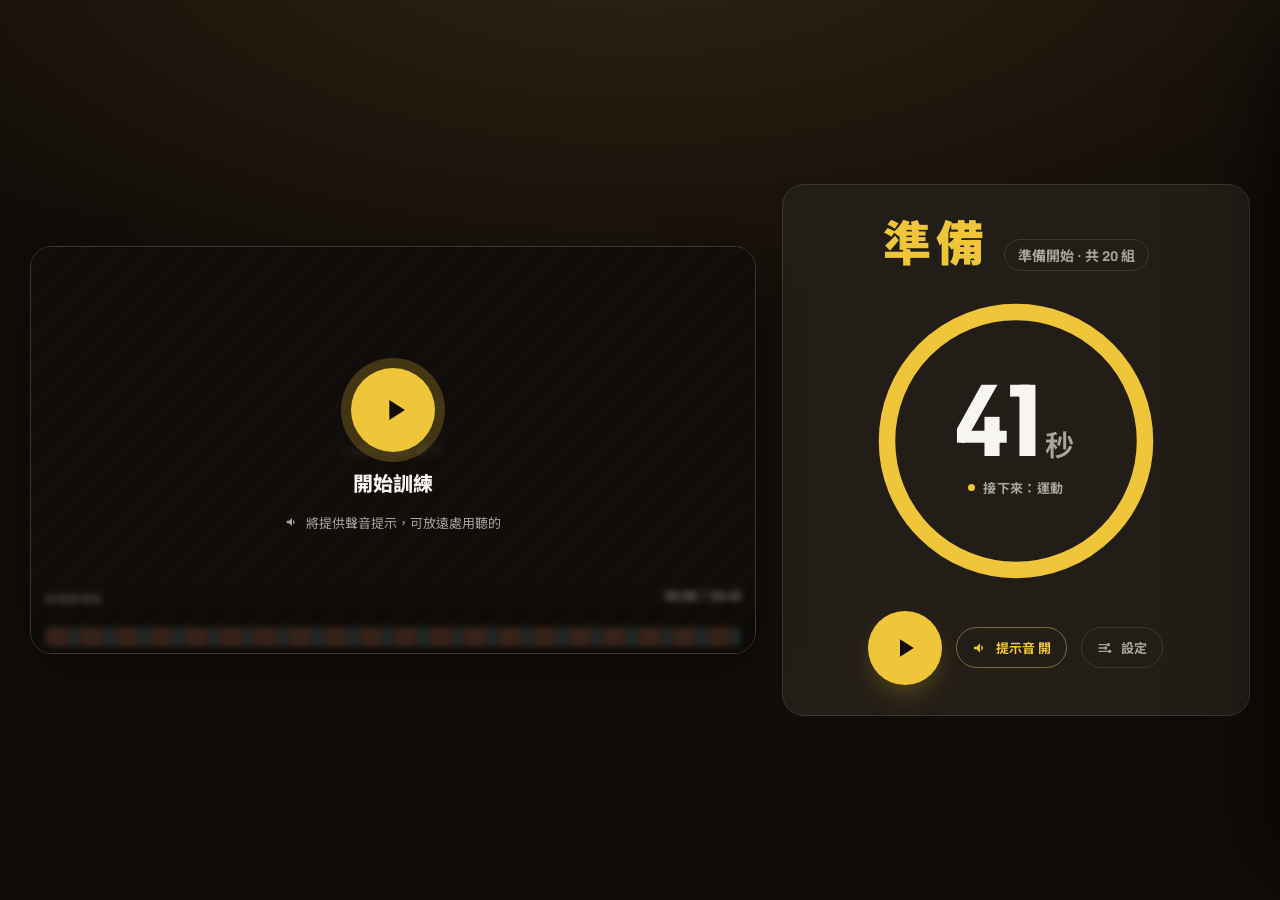
==== frontend/index.html @ a324e367 "feat: redesign UI to 運動節奏計時器 (responsive focus/dashboard) 依 Claude Design handoff bundle 重新設計畫面：  - " ====
<!DOCTYPE html>
<html lang="zh-Hant">
<head>
<meta charset="UTF-8">
<meta name="viewport" content="width=device-width, initial-scale=1.0, viewport-fit=cover">
<title>運動節奏計時器</title>
<link rel="preconnect" href="https://fonts.googleapis.com">
<link rel="preconnect" href="https://fonts.gstatic.com" crossorigin>
<link href="https://fonts.googleapis.com/css2?family=Archivo:wght@500;600;700;800;900&family=Noto+Sans+TC:wght@500;700;900&family=Teko:wght@500;600;700&display=swap" rel="stylesheet">
<link rel="stylesheet" href="style.css?v=2">
</head>
<body>
<div class="app" id="app" data-phase="ready" data-playing="false">

  <main class="stage">
    <div class="video">
      <div id="player"></div>
      <div class="poster"><div class="ptxt">YOUTUBE 影片</div></div>
      <button class="start-overlay" id="startBtn" aria-label="開始">
        <span class="big"><svg viewBox="0 0 24 24"><path d="M8 5v14l11-7z"/></svg></span>
        <span class="lbl">開始訓練</span>
        <span class="sub"><svg width="14" height="14" viewBox="0 0 24 24" fill="currentColor"><path d="M3 10v4h4l5 5V5L7 10H3zm13.5 2a4.5 4.5 0 0 0-2.5-4v8a4.5 4.5 0 0 0 2.5-4z"/></svg>將提供聲音提示，可放遠處用聽的</span>
      </button>
      <div class="progress-wrap">
        <div class="progress-head">
          <span class="lab">訓練總進度</span>
          <span class="time" id="elapsed">00:00 / 00:00</span>
        </div>
        <div class="progress-track" id="progressTrack">
          <div class="progress" id="progress" role="slider" aria-label="訓練進度"></div>
          <div class="progress-thumb" id="progressThumb"></div>
        </div>
      </div>
    </div>

    <section class="timer">
      <div class="phase-row">
        <span class="phase-label" id="phaseLabel">準備</span>
        <span class="rep" id="rep">準備開始</span>
      </div>

      <div class="ring-wrap">
        <svg class="ring" viewBox="0 0 200 200" aria-hidden="true">
          <circle class="track" cx="100" cy="100" r="86"></circle>
          <circle class="prog"  cx="100" cy="100" r="86" id="ringProg"></circle>
        </svg>
        <div class="count-box">
          <div class="count"><span id="count">--</span><span class="unit">秒</span></div>
          <div class="next" id="next"><span class="dot"></span>接下來：運動</div>
        </div>
      </div>

      <div class="controls">
        <button class="play" id="playBtn" aria-label="播放或暫停">
          <svg class="play-i" viewBox="0 0 24 24"><path d="M8 5v14l11-7z"/></svg>
          <svg class="pause-i" viewBox="0 0 24 24"><path d="M6 5h4v14H6zM14 5h4v14h-4z"/></svg>
        </button>
        <button class="chip" id="beepBtn" data-on="true" aria-label="切換提示音">
          <svg viewBox="0 0 24 24"><path d="M3 10v4h4l5 5V5L7 10H3zm13.5 2a4.5 4.5 0 0 0-2.5-4v8a4.5 4.5 0 0 0 2.5-4z"/></svg>
          <span class="on-txt">提示音 開</span><span class="off-txt">提示音 關</span>
        </button>
        <button class="gear" id="settingsBtn" aria-label="設定">
          <svg viewBox="0 0 24 24"><path d="M3 7h11M3 12h7M3 17h13" stroke="currentColor" stroke-width="2" fill="none" stroke-linecap="round"></path><circle cx="17" cy="7" r="2.5"></circle><circle cx="13" cy="12" r="2.5"></circle><circle cx="19" cy="17" r="2.5"></circle></svg>
          <span class="gtxt">設定</span>
        </button>
      </div>
    </section>
  </main>

  <div class="drawer-backdrop" id="drawerBg" hidden></div>
  <aside class="drawer" id="drawer" aria-hidden="true" aria-label="設定">
    <div class="drawer-head">
      <h2>設定</h2>
      <button class="x" id="drawerClose" aria-label="關閉">✕</button>
    </div>
    <div class="drawer-body">
      <section class="dsec">
        <h3>影片來源</h3>
        <div class="field">
          <input id="urlInput" type="text" placeholder="貼上 YouTube 連結或影片 ID">
          <button id="loadBtn">載入</button>
        </div>
        <p class="hint">目前影片 ID：<span id="curVid"></span></p>
      </section>

      <section class="dsec">
        <h3>提示音量<span class="vlevel" id="vlevel">6 / 10</span></h3>
        <div class="field vol">
          <button class="iconbtn" id="volDown" aria-label="降低音量">－</button>
          <input id="volRange" type="range" min="0" max="10" step="1" value="6">
          <button class="iconbtn" id="volUp" aria-label="提高音量">＋</button>
        </div>
        <p class="hint">最後 3 秒倒數嗶聲與動作切換提示音的音量</p>
      </section>

      <section class="dsec">
        <div class="dsec-head">
          <h3>時間點<span class="cnt" id="tCount">0</span></h3>
          <button id="addNow" class="addbtn">＋ 加入目前時間</button>
        </div>
        <div class="tlist" id="tlist"></div>
        <p class="hint">奇數點開始「運動」、偶數點開始「休息」。播放到想標記處按「加入目前時間」即可。</p>
      </section>

      <section class="dsec">
        <h3>歷史紀錄<span class="cnt" id="hCount">0</span></h3>
        <div class="hlist" id="hlist"></div>
        <p class="hint">點選即可載入該影片與其時間點。</p>
      </section>

      <section class="dsec">
        <button id="copyLink" class="copybtn">複製分享連結</button>
        <button id="resetBtn" class="copybtn ghost">還原為預設影片與時間點</button>
      </section>
    </div>
  </aside>
</div>

<script src="https://www.youtube.com/iframe_api"></script>
<script src="storage.js?v=2"></script>
<script src="app.js?v=3"></script>
</body>
</html>
---- frontend/style.css ----
:root{
  --bg:        oklch(0.16 0.012 60);
  --bg-2:      oklch(0.205 0.014 62);
  --surface:   oklch(0.235 0.015 64);
  --surface-2: oklch(0.285 0.016 66);
  --line:      oklch(0.34 0.018 66);
  --text:      oklch(0.97 0.006 80);
  --muted:     oklch(0.72 0.012 72);
  --faint:     oklch(0.55 0.012 72);

  --c-work:    oklch(0.70 0.185 42);
  --c-rest:    oklch(0.74 0.115 205);
  --c-ready:   oklch(0.84 0.155 92);
  --c-done:    oklch(0.76 0.16 152);

  --phase: var(--c-ready);
  --phase-soft: color-mix(in oklab, var(--phase) 16%, var(--bg));

  --r-lg: 22px;
  --r-md: 14px;
  --r-sm: 10px;

  --ff-display: "Teko", "Noto Sans TC", sans-serif;
  --ff-tc: "Noto Sans TC", "Archivo", sans-serif;
  --ff-ui: "Archivo", "Noto Sans TC", sans-serif;
}

*{ box-sizing:border-box; margin:0; padding:0; }
html,body{ height:100%; }
body{
  background:var(--bg);
  color:var(--text);
  font-family:var(--ff-ui);
  -webkit-font-smoothing:antialiased;
  overflow:hidden;
}

.app{
  height:100dvh;
  display:flex;
  flex-direction:column;
  background:
    radial-gradient(120% 80% at 50% -10%, var(--phase-soft), transparent 60%),
    var(--bg);
  transition:background .5s ease;
}

/* ---------- Stage (shared elements, CSS-driven layouts) ---------- */
.stage{
  flex:1 1 auto; min-height:0;
  display:grid;
  gap:clamp(14px,2.4vw,26px);
  padding:clamp(14px,2.6vw,30px);
  align-content:safe center;
  overflow-y:auto;
}

/* video */
.video{
  position:relative;
  width:100%;
  aspect-ratio:16/9;
  background:#000;
  border-radius:var(--r-lg);
  overflow:hidden;
  border:1px solid var(--line);
  box-shadow:0 18px 50px -24px rgba(0,0,0,.8);
}
.video iframe, .video #player{ position:absolute; inset:0; width:100%; height:100%; border:0; }
.poster{ position:absolute; inset:0; display:grid; place-items:center; background:
  repeating-linear-gradient(135deg, #0d0d0e, #0d0d0e 12px, #131314 12px, #131314 24px); }
.poster .ptxt{ font-family:var(--ff-ui); font-size:12px; letter-spacing:2px; color:var(--faint); text-transform:uppercase; }

.start-overlay{
  position:absolute; inset:0; z-index:5;
  display:flex; flex-direction:column; align-items:center; justify-content:center; gap:16px;
  background:color-mix(in oklab, var(--bg) 60%, transparent);
  backdrop-filter:blur(3px);
  border:0; cursor:pointer; color:var(--text);
  font-family:var(--ff-ui);
  transition:opacity .3s ease;
}
.start-overlay .big{
  width:84px; height:84px; border-radius:50%;
  background:var(--phase); display:grid; place-items:center;
  box-shadow:0 0 0 10px color-mix(in oklab, var(--phase) 22%, transparent);
}
.start-overlay .big svg{ width:34px; height:34px; margin-left:5px; fill:var(--bg); }
.start-overlay .lbl{ font-weight:800; font-size:20px; }
.start-overlay .sub{ font-size:13px; color:var(--muted); display:flex; align-items:center; gap:7px; }
.start-overlay.hidden{ opacity:0; pointer-events:none; }

/* timer panel */
.timer{
  display:flex; flex-direction:column; align-items:center; justify-content:center;
  gap:clamp(12px,1.8vw,20px);
  min-width:0;
}
.phase-row{ display:flex; align-items:baseline; gap:14px; flex-wrap:wrap; justify-content:center; }
.phase-label{
  font-family:var(--ff-tc); font-weight:900;
  font-size:clamp(1.7rem,4.6vw,3rem); line-height:1;
  letter-spacing:.12em;
  color:var(--phase);
  transition:color .4s ease;
}
.rep{
  font-family:var(--ff-ui); font-weight:700; font-size:14px;
  color:var(--muted);
  padding:5px 13px; border-radius:999px;
  background:var(--surface); border:1px solid var(--line);
  white-space:nowrap;
}
.rep b{ color:var(--text); font-family:var(--ff-display); font-size:19px; font-weight:600; }

.ring-wrap{ position:relative; display:grid; place-items:center; width:min(70vmin,440px); aspect-ratio:1; }
.ring{ width:100%; height:100%; transform:rotate(-90deg); }
.ring .track{ fill:none; stroke:var(--surface-2); stroke-width:11; }
.ring .prog{
  fill:none; stroke:var(--phase); stroke-width:11; stroke-linecap:round;
}
.count-box{ position:absolute; inset:0; display:flex; flex-direction:column; align-items:center; justify-content:center; gap:2px; }
.count{
  font-family:var(--ff-display); font-weight:600;
  font-size:clamp(5rem,22vmin,15rem); line-height:.82;
  letter-spacing:.01em;
  font-variant-numeric:tabular-nums; font-feature-settings:"tnum";
  color:var(--text);
}
.count .unit{ font-size:.26em; color:var(--muted); margin-left:.12em; letter-spacing:.05em; }
.next{
  font-family:var(--ff-ui); font-weight:700; font-size:13px;
  color:var(--muted); letter-spacing:.4px;
  display:flex; align-items:center; gap:8px;
}
.next .dot{ width:7px; height:7px; border-radius:50%; background:var(--phase); transition:background .4s ease; }

/* controls */
.controls{ display:flex; align-items:center; gap:14px; }
.play{
  appearance:none; border:0; cursor:pointer;
  width:74px; height:74px; border-radius:50%;
  background:var(--phase); color:var(--bg);
  display:grid; place-items:center;
  box-shadow:0 12px 30px -10px color-mix(in oklab, var(--phase) 60%, black);
  transition:transform .12s ease, background .4s ease;
}
.play:hover{ transform:scale(1.05); }
.play:active{ transform:scale(.96); }
.play svg{ width:30px; height:30px; fill:var(--bg); }
.play .pause-i{ display:none; }
.app[data-playing="true"] .play .play-i{ display:none; }
.app[data-playing="true"] .play .pause-i{ display:block; }

.chip{
  appearance:none; cursor:pointer;
  font-family:var(--ff-ui); font-weight:700; font-size:13px;
  color:var(--muted);
  background:var(--surface); border:1px solid var(--line);
  border-radius:999px; padding:10px 15px;
  display:flex; align-items:center; gap:8px;
  transition:.16s ease;
}
.chip:hover{ color:var(--text); border-color:var(--faint); }
.chip svg{ width:16px; height:16px; fill:currentColor; }
.chip[data-on="false"]{ opacity:.6; }
.chip[data-on="false"] .on-txt{ display:none; }
.chip[data-on="true"] .off-txt{ display:none; }
.chip[data-on="true"]{ color:var(--phase); border-color:color-mix(in oklab,var(--phase) 40%,var(--line)); }

/* progress — overlaid on video bottom */
.progress-wrap{
  position:absolute; left:0; right:0; bottom:0; z-index:4;
  padding:0 0 6px;
  background:linear-gradient(to top, rgba(0,0,0,.72) 0%, transparent 100%);
  border-radius:0 0 var(--r-lg) var(--r-lg);
}
.progress-head{
  display:flex; justify-content:space-between; align-items:center;
  padding:8px 14px 6px;
}
.progress-head .lab{ font-size:11px; font-weight:700; color:rgba(255,255,255,.55); letter-spacing:.5px; }
.progress-head .time{ font-family:var(--ff-display); font-size:16px; font-weight:600; color:rgba(255,255,255,.75); font-variant-numeric:tabular-nums; }
/* thick scrub track — 20px bar + 12px padding above = 32px total hit area */
.progress-track{
  padding:12px 14px 0;
  cursor:pointer;
  touch-action:none;
  user-select:none;
}
.progress{
  display:flex; gap:2px; height:20px; width:100%;
  border-radius:6px; overflow:hidden;
  background:rgba(255,255,255,.12);
  pointer-events:none;
}
.pseg{ position:relative; height:100%; overflow:hidden; }
.pseg.work{ background:color-mix(in oklab, var(--c-work) 28%, rgba(255,255,255,.08)); }
.pseg.rest{ background:color-mix(in oklab, var(--c-rest) 28%, rgba(255,255,255,.08)); }
.pseg .fill{ position:absolute; inset:0; width:0%; }
.pseg.work .fill{ background:var(--c-work); }
.pseg.rest .fill{ background:var(--c-rest); }
/* scrubber thumb */
.progress-thumb{
  position:absolute; bottom:6px; width:4px; background:white; border-radius:3px;
  height:20px; transform:translateX(-50%);
  pointer-events:none; box-shadow:0 0 6px rgba(0,0,0,.6);
  display:none;
}
.progress-track:hover .progress-thumb,
.progress-track.dragging .progress-thumb{ display:block; }

/* ===== 預設（窄螢幕 / 直向）：專注 — 單欄堆疊 ===== */
.stage{
  grid-template-columns:minmax(0,1fr);
  grid-template-areas:"video" "timer";
  max-width:760px; margin:0 auto; width:100%;
}
.video{ grid-area:video; height:min(40vh,54vw); width:auto; max-width:100%; margin-inline:auto; }
.timer{ grid-area:timer; }
.ring-wrap{ width:min(36vh,68vmin); }

/* ===== 寬螢幕：儀表板 — 影片左 / 計時器右 ===== */
@media (min-width:880px){
  .stage{
    grid-template-columns:minmax(0,1.55fr) minmax(280px,1fr);
    grid-template-areas:"video timer";
    align-content:center;
    max-width:1280px;
  }
  .video{ height:auto; align-self:center; max-height:78vh; margin-inline:0; }
  .timer{
    background:var(--surface); border:1px solid var(--line);
    border-radius:var(--r-lg); padding:clamp(18px,2.4vw,32px);
    align-self:stretch; justify-content:center;
  }
  .ring-wrap{ width:min(34vmin,300px); }
  .count{ font-size:clamp(3.4rem,13vmin,7rem); }
}

/* phase pulse */
.app.pulse .stage{ animation:pulse .5s ease; }
@keyframes pulse{ 0%{ filter:brightness(1); } 35%{ filter:brightness(1.5); } 100%{ filter:brightness(1); } }
@media (prefers-reduced-motion:reduce){ .app.pulse .stage{ animation:none; } }

/* ---------- Responsive ---------- */
@media (max-width:880px){
  body{ overflow:auto; }
  .app{ height:auto; min-height:100dvh; }
  .stage{ align-content:start; }
}
@media (max-width:420px){
  .play{ width:64px; height:64px; }
  .count .unit{ font-size:.22em; }
}

/* ---------- 橫向手機（矮高度）：影片與計時器並排塞滿視窗，免捲動 ---------- */
@media (orientation:landscape) and (max-height:560px){
  body{ overflow:hidden; }
  .app{ height:100dvh; min-height:0; }

  .stage{
    grid-template-columns:minmax(0,1.5fr) minmax(220px,1fr);
    grid-template-areas:"video timer";
    align-content:center;
    gap:clamp(10px,2vw,20px);
    padding:clamp(8px,1.6vh,16px) clamp(10px,2vw,22px);
    max-width:none; width:100%;
    overflow:hidden;
  }
  .video{
    align-self:center;
    height:auto; width:auto; max-width:100%;
    max-height:calc(100dvh - 24px);
    margin:0;
  }
  /* 同時觸發儀表板時，移除計時器卡片外觀，保持輕量 */
  .timer{ background:transparent; border:0; padding:0; gap:clamp(8px,1.6vh,16px); }
  .ring-wrap{ width:min(40dvh,42vw); aspect-ratio:1; }
  .count{ font-size:clamp(2.6rem,13dvh,6rem); text-shadow:none; }
  .phase-label{ font-size:clamp(1.4rem,5dvh,2.4rem); }
  .play{ width:60px; height:60px; }
}

/* ---------- 設定按鈕（位於控制列，提示音開關旁） ---------- */
.gear{
  appearance:none; cursor:pointer; display:flex; align-items:center; gap:8px;
  background:var(--surface); border:1px solid var(--line); color:var(--muted);
  border-radius:999px; padding:10px 15px;
  font-family:var(--ff-ui); font-weight:700; font-size:13px; transition:.16s ease;
}
.gear:hover{ color:var(--text); border-color:var(--faint); }
.gear svg{ width:16px; height:16px; fill:currentColor; }
@media (max-width:560px){ .gear .gtxt{ display:none; } }

.drawer-backdrop{ position:fixed; inset:0; background:rgba(0,0,0,.55); z-index:40; }
.drawer{
  position:fixed; top:0; right:0; height:100dvh; width:min(440px,94vw); z-index:50;
  background:var(--bg-2); border-left:1px solid var(--line);
  transform:translateX(100%);
  display:flex; flex-direction:column; box-shadow:-40px 0 80px -40px rgba(0,0,0,.8);
}
.drawer.open{ transform:translateX(0); }
.drawer-head{ display:flex; align-items:center; justify-content:space-between; padding:18px 22px; border-bottom:1px solid var(--line); flex:0 0 auto; }
.drawer-head h2{ font-size:18px; font-weight:800; }
.drawer-head .x{ appearance:none; cursor:pointer; background:var(--surface); border:1px solid var(--line); color:var(--muted); width:36px; height:36px; border-radius:10px; font-size:14px; }
.drawer-head .x:hover{ color:var(--text); }
.drawer-body{ padding:20px 22px 48px; overflow-y:auto; display:flex; flex-direction:column; gap:28px; }
.dsec h3{ font-size:12px; font-weight:800; letter-spacing:.6px; color:var(--muted); margin-bottom:12px; display:flex; align-items:center; gap:10px; }
.dsec-head{ display:flex; align-items:center; justify-content:space-between; gap:12px; margin-bottom:12px; }
.dsec-head h3{ margin-bottom:0; }
.field{ display:flex; gap:8px; }
.field input[type=text]{ flex:1; min-width:0; background:var(--surface); border:1px solid var(--line); color:var(--text); border-radius:10px; padding:12px 13px; font-family:var(--ff-ui); font-size:14px; }
.field input::placeholder{ color:var(--faint); }
.field input:focus{ outline:none; border-color:var(--phase); }
.field>button{ appearance:none; cursor:pointer; background:var(--text); color:var(--bg); border:0; border-radius:10px; padding:0 18px; font-weight:800; font-size:14px; flex:0 0 auto; }
.hint{ font-size:12px; color:var(--faint); margin-top:9px; line-height:1.5; }
.hint span{ color:var(--muted); font-family:var(--ff-display); font-size:15px; }
.vlevel,.cnt{ margin-left:auto; font-family:var(--ff-display); font-size:18px; font-weight:600; color:var(--text); letter-spacing:.04em; }
.vol{ align-items:center; }
.iconbtn{ appearance:none; cursor:pointer; width:40px; height:40px; flex:0 0 auto; border-radius:10px; background:var(--surface); border:1px solid var(--line); color:var(--text); font-size:17px; font-weight:700; }
.iconbtn:hover{ border-color:var(--faint); }
input[type=range]{ flex:1; accent-color:var(--phase); height:6px; cursor:pointer; }
.addbtn{ appearance:none; cursor:pointer; background:color-mix(in oklab,var(--phase) 18%, var(--surface)); border:1px solid color-mix(in oklab,var(--phase) 40%,var(--line)); color:var(--phase); border-radius:999px; padding:9px 15px; font-weight:700; font-size:13px; white-space:nowrap; }
.addbtn:hover{ background:color-mix(in oklab,var(--phase) 26%, var(--surface)); }
.tlist{ display:flex; flex-direction:column; gap:7px; max-height:42vh; overflow-y:auto; }
.trow{ display:flex; align-items:center; gap:12px; background:var(--surface); border:1px solid var(--line); border-radius:10px; padding:9px 12px; }
.trow .ti{ font-family:var(--ff-display); font-size:13px; color:var(--faint); width:24px; text-align:center; }
.trow .tt{ font-family:var(--ff-display); font-size:20px; font-weight:600; color:var(--text); font-variant-numeric:tabular-nums; min-width:64px; }
.trow .tag{ font-size:11px; font-weight:800; padding:3px 10px; border-radius:999px; letter-spacing:.5px; }
.trow .tag.work{ background:color-mix(in oklab,var(--c-work) 22%, var(--bg)); color:var(--c-work); }
.trow .tag.rest{ background:color-mix(in oklab,var(--c-rest) 22%, var(--bg)); color:var(--c-rest); }
.trow .del{ margin-left:auto; appearance:none; cursor:pointer; width:30px; height:30px; border-radius:8px; background:transparent; border:1px solid var(--line); color:var(--muted); font-size:12px; flex:0 0 auto; }
.trow .del:hover{ color:oklch(0.7 0.18 25); border-color:oklch(0.5 0.12 25); }
.copybtn{ appearance:none; cursor:pointer; width:100%; background:var(--text); color:var(--bg); border:0; border-radius:11px; padding:13px; font-weight:800; font-size:14px; margin-bottom:10px; font-family:var(--ff-ui); }
.copybtn.ghost{ background:transparent; color:var(--muted); border:1px solid var(--line); }
.copybtn.ghost:hover{ color:var(--text); border-color:var(--faint); }

/* ---------- 歷史紀錄（設定抽屜內） ---------- */
.hlist{ display:flex; flex-direction:column; gap:7px; max-height:32vh; overflow-y:auto; }
.hrow{ display:flex; align-items:center; gap:12px; background:var(--surface); border:1px solid var(--line); border-radius:10px; padding:10px 12px; cursor:pointer; transition:.16s ease; }
.hrow:hover{ border-color:var(--faint); }
.hrow.active{ border-color:color-mix(in oklab,var(--phase) 50%,var(--line)); background:color-mix(in oklab,var(--phase) 10%,var(--surface)); }
.hrow .hinfo{ min-width:0; flex:1; }
.hrow .hid{ font-family:var(--ff-display); font-size:16px; font-weight:600; color:var(--text); letter-spacing:.03em; white-space:nowrap; overflow:hidden; text-overflow:ellipsis; }
.hrow .hmeta{ font-size:11px; color:var(--faint); margin-top:2px; }
.hrow .hdel{ appearance:none; cursor:pointer; width:30px; height:30px; border-radius:8px; background:transparent; border:1px solid var(--line); color:var(--muted); font-size:12px; flex:0 0 auto; }
.hrow .hdel:hover{ color:oklch(0.7 0.18 25); border-color:oklch(0.5 0.12 25); }
.hempty{ font-size:12px; color:var(--faint); line-height:1.5; }
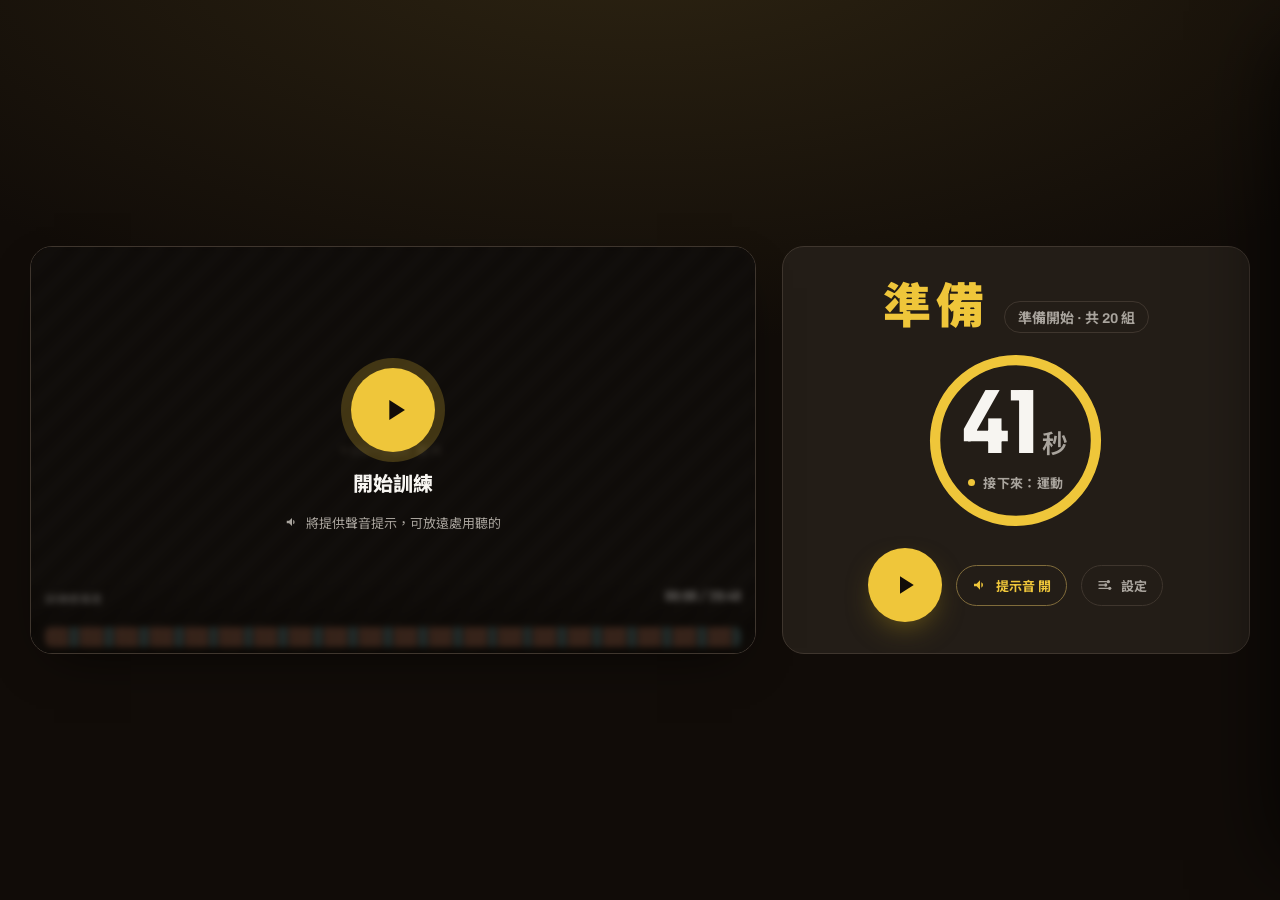
==== commit ffe47b7d: "feat: 寬螢幕讓影片與計時器卡片等高、寬度按比例分配 以影片 16:9 高度為基準，計時器卡片 stretch 對齊到同高， 圓環改用 flex 收縮以塞進卡片高度，避免內容把列撐高。  Co-A" ====
--- a/frontend/index.html
+++ b/frontend/index.html
@@ -7,7 +7,7 @@
 <link rel="preconnect" href="https://fonts.googleapis.com">
 <link rel="preconnect" href="https://fonts.gstatic.com" crossorigin>
 <link href="https://fonts.googleapis.com/css2?family=Archivo:wght@500;600;700;800;900&family=Noto+Sans+TC:wght@500;700;900&family=Teko:wght@500;600;700&display=swap" rel="stylesheet">
-<link rel="stylesheet" href="style.css?v=2">
+<link rel="stylesheet" href="style.css?v=4">
 </head>
 <body>
 <div class="app" id="app" data-phase="ready" data-playing="false">
@@ -118,6 +118,6 @@
 
 <script src="https://www.youtube.com/iframe_api"></script>
 <script src="storage.js?v=2"></script>
-<script src="app.js?v=3"></script>
+<script src="app.js?v=4"></script>
 </body>
 </html>
--- a/frontend/style.css
+++ b/frontend/style.css
@@ -67,6 +67,9 @@
   box-shadow:0 18px 50px -24px rgba(0,0,0,.8);
 }
 .video iframe, .video #player{ position:absolute; inset:0; width:100%; height:100%; border:0; }
+/* iframe 載入後需蓋過 .poster 佔位圖（poster 為較晚的同層手足，預設會疊在影片上方）；
+   仍低於 start-overlay(z:5) 與 progress-wrap(z:4)，故兩者維持在影片之上 */
+.video iframe{ z-index:1; }
 .poster{ position:absolute; inset:0; display:grid; place-items:center; background:
   repeating-linear-gradient(135deg, #0d0d0e, #0d0d0e 12px, #131314 12px, #131314 24px); }
 .poster .ptxt{ font-family:var(--ff-ui); font-size:12px; letter-spacing:2px; color:var(--faint); text-transform:uppercase; }
@@ -225,17 +228,31 @@
   .stage{
     grid-template-columns:minmax(0,1.55fr) minmax(280px,1fr);
     grid-template-areas:"video timer";
+    align-items:stretch;       /* 影片與計時器同列等高 */
     align-content:center;
     max-width:1280px;
   }
-  .video{ height:auto; align-self:center; max-height:78vh; margin-inline:0; }
+  /* 影片以 16:9 撐出整列高度，作為高度基準 */
+  .video{
+    height:auto; width:100%; aspect-ratio:16/9;
+    align-self:stretch; max-height:78vh; margin-inline:0;
+  }
+  /* 計時器卡片 stretch 對齊到影片高度；min-height/overflow 讓內容不會反過來把列撐高 */
   .timer{
     background:var(--surface); border:1px solid var(--line);
     border-radius:var(--r-lg); padding:clamp(18px,2.4vw,32px);
     align-self:stretch; justify-content:center;
-  }
-  .ring-wrap{ width:min(34vmin,300px); }
-  .count{ font-size:clamp(3.4rem,13vmin,7rem); }
+    min-height:0; overflow:hidden;
+    gap:clamp(10px,1.6vh,20px);
+  }
+  /* 圓環改用 flex 收縮，依卡片剩餘高度自適應，避免超出影片高度 */
+  .timer .ring-wrap{
+    width:auto; height:auto;
+    flex:1 1 0; min-height:0;
+    max-width:min(34vmin,300px);
+    aspect-ratio:1; margin-inline:auto;
+  }
+  .count{ font-size:clamp(3rem,11vmin,6.4rem); }
 }
 
 /* phase pulse */
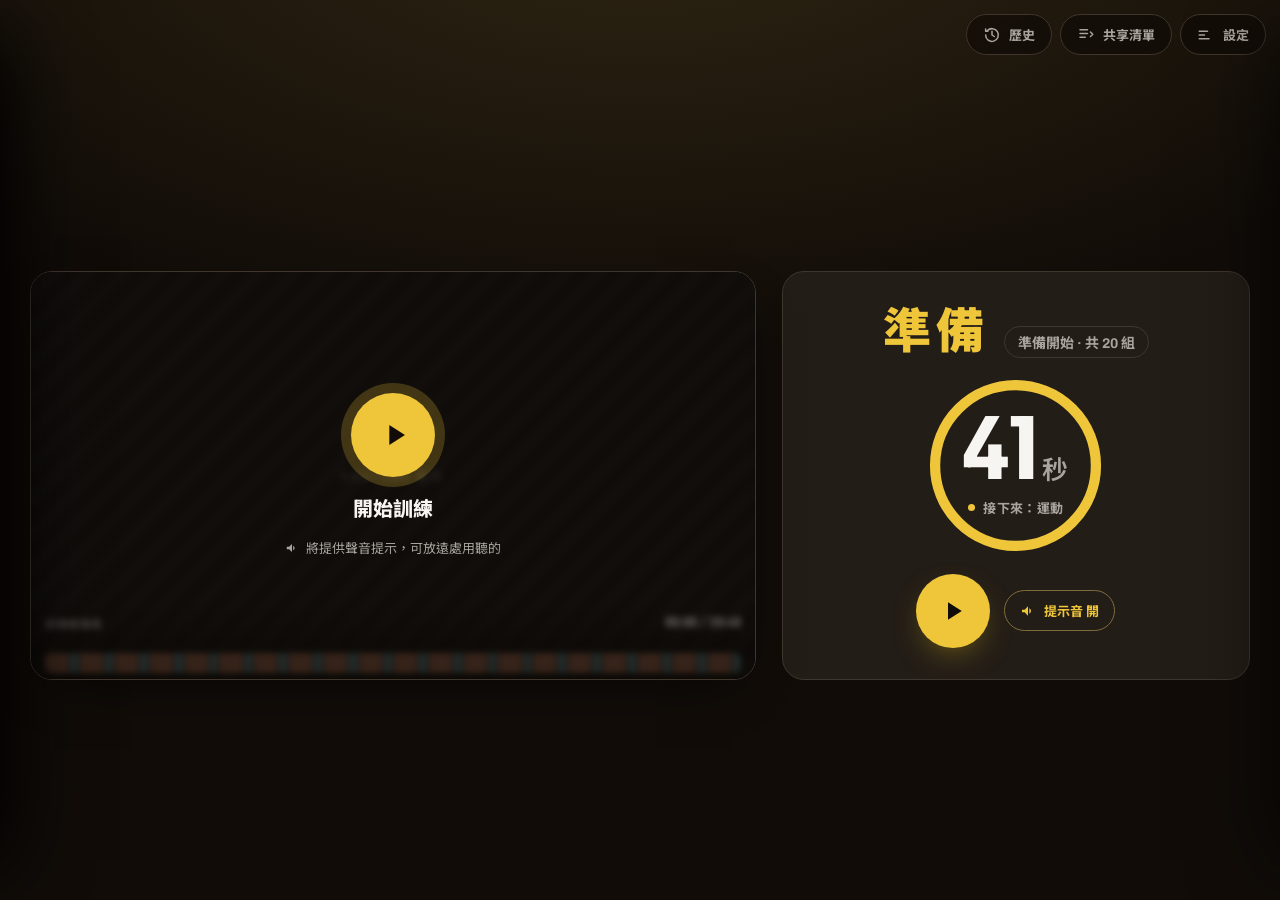
==== commit cf5645e5: "feat: 共享清單 + 獨立歷史抽屜 + 浮動按鈕列 - 新增共享清單：透過 Google Apps Script + Google Sheets 後端，   使用者可把當前影片與時間點加入共用清單" ====
--- a/frontend/index.html
+++ b/frontend/index.html
@@ -7,10 +7,25 @@
 <link rel="preconnect" href="https://fonts.googleapis.com">
 <link rel="preconnect" href="https://fonts.gstatic.com" crossorigin>
 <link href="https://fonts.googleapis.com/css2?family=Archivo:wght@500;600;700;800;900&family=Noto+Sans+TC:wght@500;700;900&family=Teko:wght@500;600;700&display=swap" rel="stylesheet">
-<link rel="stylesheet" href="style.css?v=4">
+<link rel="stylesheet" href="style.css?v=5">
 </head>
 <body>
 <div class="app" id="app" data-phase="ready" data-playing="false">
+
+  <div class="fab-cluster">
+    <button class="fab" id="historyBtn" aria-label="歷史紀錄">
+      <svg viewBox="0 0 24 24"><path d="M12 7v5l3 2" stroke="currentColor" stroke-width="2" fill="none" stroke-linecap="round" stroke-linejoin="round"></path><path d="M3.5 12a8.5 8.5 0 1 0 2.2-5.7M3.5 4v3h3" stroke="currentColor" stroke-width="2" fill="none" stroke-linecap="round" stroke-linejoin="round"></path></svg>
+      <span class="ftxt">歷史</span>
+    </button>
+    <button class="fab" id="libraryBtn" aria-label="共享清單">
+      <svg viewBox="0 0 24 24"><path d="M4 5h10M4 10h10M4 15h7" stroke="currentColor" stroke-width="2" fill="none" stroke-linecap="round"></path><path d="M18 8l3 3-3 3" stroke="currentColor" stroke-width="2" fill="none" stroke-linecap="round" stroke-linejoin="round"></path></svg>
+      <span class="ftxt">共享清單</span>
+    </button>
+    <button class="fab" id="settingsBtn" aria-label="設定">
+      <svg viewBox="0 0 24 24"><path d="M3 7h11M3 12h7M3 17h13" stroke="currentColor" stroke-width="2" fill="none" stroke-linecap="round"></path><circle cx="17" cy="7" r="2.5"></circle><circle cx="13" cy="12" r="2.5"></circle><circle cx="19" cy="17" r="2.5"></circle></svg>
+      <span class="ftxt">設定</span>
+    </button>
+  </div>
 
   <main class="stage">
     <div class="video">
@@ -59,15 +74,44 @@
           <svg viewBox="0 0 24 24"><path d="M3 10v4h4l5 5V5L7 10H3zm13.5 2a4.5 4.5 0 0 0-2.5-4v8a4.5 4.5 0 0 0 2.5-4z"/></svg>
           <span class="on-txt">提示音 開</span><span class="off-txt">提示音 關</span>
         </button>
-        <button class="gear" id="settingsBtn" aria-label="設定">
-          <svg viewBox="0 0 24 24"><path d="M3 7h11M3 12h7M3 17h13" stroke="currentColor" stroke-width="2" fill="none" stroke-linecap="round"></path><circle cx="17" cy="7" r="2.5"></circle><circle cx="13" cy="12" r="2.5"></circle><circle cx="19" cy="17" r="2.5"></circle></svg>
-          <span class="gtxt">設定</span>
-        </button>
       </div>
     </section>
   </main>
 
   <div class="drawer-backdrop" id="drawerBg" hidden></div>
+
+  <aside class="drawer left" id="libDrawer" aria-hidden="true" aria-label="共享清單">
+    <div class="drawer-head">
+      <h2>共享清單</h2>
+      <button class="x" id="libClose" aria-label="關閉">✕</button>
+    </div>
+    <div class="drawer-body">
+      <p class="lib-intro">選一個別人分享的訓練計時，點一下即可載入開練。</p>
+      <div class="lib-list" id="libList"></div>
+      <section class="dsec" style="margin-top:8px;">
+        <h3>加入共享清單</h3>
+        <div class="field" style="margin-bottom:8px;">
+          <input id="authorInput" type="text" placeholder="你的暱稱（選填）">
+        </div>
+        <button id="publishBtn" class="publishbtn">＋ 把目前計時加入清單</button>
+        <p class="hint">加入後其他人也能看到並載入。</p>
+      </section>
+    </div>
+  </aside>
+
+  <aside class="drawer left" id="histDrawer" aria-hidden="true" aria-label="歷史紀錄">
+    <div class="drawer-head">
+      <h2>歷史紀錄</h2>
+      <button class="x" id="histClose" aria-label="關閉">✕</button>
+    </div>
+    <div class="drawer-body">
+      <p class="lib-intro">你看過的訓練計時，最近的在最上面。點一下即可重新載入。</p>
+      <div class="lib-list" id="histList"></div>
+      <section class="dsec" style="margin-top:8px;">
+        <button id="clearHistBtn" class="copybtn ghost">清除歷史紀錄</button>
+      </section>
+    </div>
+  </aside>
   <aside class="drawer" id="drawer" aria-hidden="true" aria-label="設定">
     <div class="drawer-head">
       <h2>設定</h2>
@@ -103,12 +147,6 @@
       </section>
 
       <section class="dsec">
-        <h3>歷史紀錄<span class="cnt" id="hCount">0</span></h3>
-        <div class="hlist" id="hlist"></div>
-        <p class="hint">點選即可載入該影片與其時間點。</p>
-      </section>
-
-      <section class="dsec">
         <button id="copyLink" class="copybtn">複製分享連結</button>
         <button id="resetBtn" class="copybtn ghost">還原為預設影片與時間點</button>
       </section>
@@ -118,6 +156,7 @@
 
 <script src="https://www.youtube.com/iframe_api"></script>
 <script src="storage.js?v=2"></script>
-<script src="app.js?v=4"></script>
+<script src="config.js?v=1"></script>
+<script src="app.js?v=5"></script>
 </body>
 </html>
--- a/frontend/style.css
+++ b/frontend/style.css
@@ -50,7 +50,7 @@
   flex:1 1 auto; min-height:0;
   display:grid;
   gap:clamp(14px,2.4vw,26px);
-  padding:clamp(14px,2.6vw,30px);
+  padding:clamp(64px,9vh,82px) clamp(14px,2.6vw,30px) clamp(14px,2.6vw,30px);
   align-content:safe center;
   overflow-y:auto;
 }
@@ -281,7 +281,7 @@
     grid-template-areas:"video timer";
     align-content:center;
     gap:clamp(10px,2vw,20px);
-    padding:clamp(8px,1.6vh,16px) clamp(10px,2vw,22px);
+    padding:clamp(52px,11vh,68px) clamp(10px,2vw,22px) clamp(8px,1.6vh,16px);
     max-width:none; width:100%;
     overflow:hidden;
   }
@@ -299,25 +299,38 @@
   .play{ width:60px; height:60px; }
 }
 
-/* ---------- 設定按鈕（位於控制列，提示音開關旁） ---------- */
-.gear{
+/* ---------- 浮動按鈕列（右上角） ---------- */
+.fab-cluster{
+  position:fixed; top:14px; right:14px; z-index:30;
+  display:flex; gap:8px;
+}
+.fab{
   appearance:none; cursor:pointer; display:flex; align-items:center; gap:8px;
-  background:var(--surface); border:1px solid var(--line); color:var(--muted);
-  border-radius:999px; padding:10px 15px;
+  background:color-mix(in oklab, var(--bg) 72%, transparent);
+  -webkit-backdrop-filter:blur(10px); backdrop-filter:blur(10px);
+  border:1px solid var(--line); color:var(--muted);
+  border-radius:999px; padding:10px 16px;
   font-family:var(--ff-ui); font-weight:700; font-size:13px; transition:.16s ease;
 }
-.gear:hover{ color:var(--text); border-color:var(--faint); }
-.gear svg{ width:16px; height:16px; fill:currentColor; }
-@media (max-width:560px){ .gear .gtxt{ display:none; } }
-
-.drawer-backdrop{ position:fixed; inset:0; background:rgba(0,0,0,.55); z-index:40; }
+.fab:hover{ color:var(--text); border-color:var(--faint); background:var(--surface); }
+.fab svg{ width:18px; height:18px; fill:none; }
+@media (max-width:560px){ .fab .ftxt{ display:none; } .fab{ padding:11px; } }
+@media (orientation:landscape) and (max-height:560px){ .fab .ftxt{ display:none; } .fab{ padding:11px; } }
+
+.drawer-backdrop{ position:fixed; inset:0; background:rgba(0,0,0,.55); z-index:40; opacity:0; transition:opacity .28s ease; }
 .drawer{
   position:fixed; top:0; right:0; height:100dvh; width:min(440px,94vw); z-index:50;
   background:var(--bg-2); border-left:1px solid var(--line);
   transform:translateX(100%);
   display:flex; flex-direction:column; box-shadow:-40px 0 80px -40px rgba(0,0,0,.8);
-}
-.drawer.open{ transform:translateX(0); }
+  transition:transform .28s cubic-bezier(.25,.46,.45,.94);
+}
+.drawer.left{
+  right:auto; left:0;
+  border-left:0; border-right:1px solid var(--line);
+  transform:translateX(-100%);
+  box-shadow:40px 0 80px -40px rgba(0,0,0,.8);
+}
 .drawer-head{ display:flex; align-items:center; justify-content:space-between; padding:18px 22px; border-bottom:1px solid var(--line); flex:0 0 auto; }
 .drawer-head h2{ font-size:18px; font-weight:800; }
 .drawer-head .x{ appearance:none; cursor:pointer; background:var(--surface); border:1px solid var(--line); color:var(--muted); width:36px; height:36px; border-radius:10px; font-size:14px; }
@@ -353,14 +366,63 @@
 .copybtn.ghost{ background:transparent; color:var(--muted); border:1px solid var(--line); }
 .copybtn.ghost:hover{ color:var(--text); border-color:var(--faint); }
 
-/* ---------- 歷史紀錄（設定抽屜內） ---------- */
-.hlist{ display:flex; flex-direction:column; gap:7px; max-height:32vh; overflow-y:auto; }
-.hrow{ display:flex; align-items:center; gap:12px; background:var(--surface); border:1px solid var(--line); border-radius:10px; padding:10px 12px; cursor:pointer; transition:.16s ease; }
-.hrow:hover{ border-color:var(--faint); }
-.hrow.active{ border-color:color-mix(in oklab,var(--phase) 50%,var(--line)); background:color-mix(in oklab,var(--phase) 10%,var(--surface)); }
-.hrow .hinfo{ min-width:0; flex:1; }
-.hrow .hid{ font-family:var(--ff-display); font-size:16px; font-weight:600; color:var(--text); letter-spacing:.03em; white-space:nowrap; overflow:hidden; text-overflow:ellipsis; }
-.hrow .hmeta{ font-size:11px; color:var(--faint); margin-top:2px; }
-.hrow .hdel{ appearance:none; cursor:pointer; width:30px; height:30px; border-radius:8px; background:transparent; border:1px solid var(--line); color:var(--muted); font-size:12px; flex:0 0 auto; }
-.hrow .hdel:hover{ color:oklch(0.7 0.18 25); border-color:oklch(0.5 0.12 25); }
-.hempty{ font-size:12px; color:var(--faint); line-height:1.5; }
+/* ---------- 共享清單 / 歷史紀錄 ---------- */
+.lib-intro{ font-size:13px; color:var(--muted); line-height:1.6; margin-bottom:4px; }
+.lib-list{ display:flex; flex-direction:column; gap:12px; }
+.lib-empty{ font-size:12px; color:var(--faint); padding:10px 0; line-height:1.5; }
+.card{
+  display:flex; gap:13px; align-items:stretch;
+  background:var(--surface); border:1px solid var(--line); border-radius:14px;
+  padding:11px; cursor:pointer; transition:.16s ease; text-align:left;
+  width:100%; appearance:none; color:inherit; font-family:inherit;
+}
+.card:hover{ border-color:var(--phase); background:var(--surface-2); }
+.card .thumb{
+  position:relative; flex:0 0 96px; width:96px; aspect-ratio:16/10;
+  border-radius:9px; overflow:hidden; background:var(--bg-2);
+}
+.card .thumb img{ position:absolute; inset:0; width:100%; height:100%; object-fit:cover; }
+.card .thumb .ph{
+  position:absolute; inset:0; display:grid; place-items:center;
+  background:linear-gradient(135deg,
+    color-mix(in oklab,var(--c-work) 50%,var(--bg)),
+    color-mix(in oklab,var(--c-rest) 50%,var(--bg)));
+}
+.card .thumb .ph svg{ width:26px; height:26px; }
+.card .thumb .dur{
+  position:absolute; right:5px; bottom:5px;
+  font-family:var(--ff-display); font-size:13px; font-weight:600; line-height:1;
+  color:#fff; background:rgba(0,0,0,.66); padding:3px 6px; border-radius:5px;
+}
+.card .meta{
+  flex:1; min-width:0; display:flex; flex-direction:column; justify-content:center; gap:5px;
+}
+.card .meta .ttl{ font-weight:800; font-size:14px; line-height:1.25; color:var(--text); }
+.card .meta .by{ font-size:12px; color:var(--muted); display:flex; align-items:center; gap:7px; }
+.card .meta .by .av{
+  width:18px; height:18px; border-radius:50%; flex:0 0 auto;
+  display:grid; place-items:center; font-size:10px; font-weight:800; color:var(--bg);
+}
+.card .meta .stats{ display:flex; gap:6px; flex-wrap:wrap; }
+.card .meta .pill{
+  font-size:11px; font-weight:700; color:var(--muted);
+  background:var(--bg-2); border:1px solid var(--line);
+  border-radius:999px; padding:2px 9px; white-space:nowrap;
+}
+.card .meta .pill b{ color:var(--text); font-family:var(--ff-display); font-size:13px; font-weight:600; }
+.card.active{ border-color:var(--phase); box-shadow:0 0 0 1px var(--phase) inset; }
+.card .del2{
+  align-self:center; appearance:none; cursor:pointer; flex:0 0 auto;
+  width:28px; height:28px; border-radius:7px; background:transparent;
+  border:1px solid var(--line); color:var(--muted); font-size:11px;
+}
+.card .del2:hover{ color:oklch(0.7 0.18 25); border-color:oklch(0.5 0.12 25); }
+.publishbtn{
+  appearance:none; cursor:pointer; width:100%;
+  background:color-mix(in oklab,var(--phase) 18%, var(--surface));
+  border:1px solid color-mix(in oklab,var(--phase) 40%,var(--line));
+  color:var(--phase); border-radius:11px; padding:13px;
+  font-weight:800; font-size:14px; font-family:var(--ff-ui);
+}
+.publishbtn:hover{ background:color-mix(in oklab,var(--phase) 26%, var(--surface)); }
+.publishbtn:disabled{ opacity:0.6; cursor:not-allowed; }
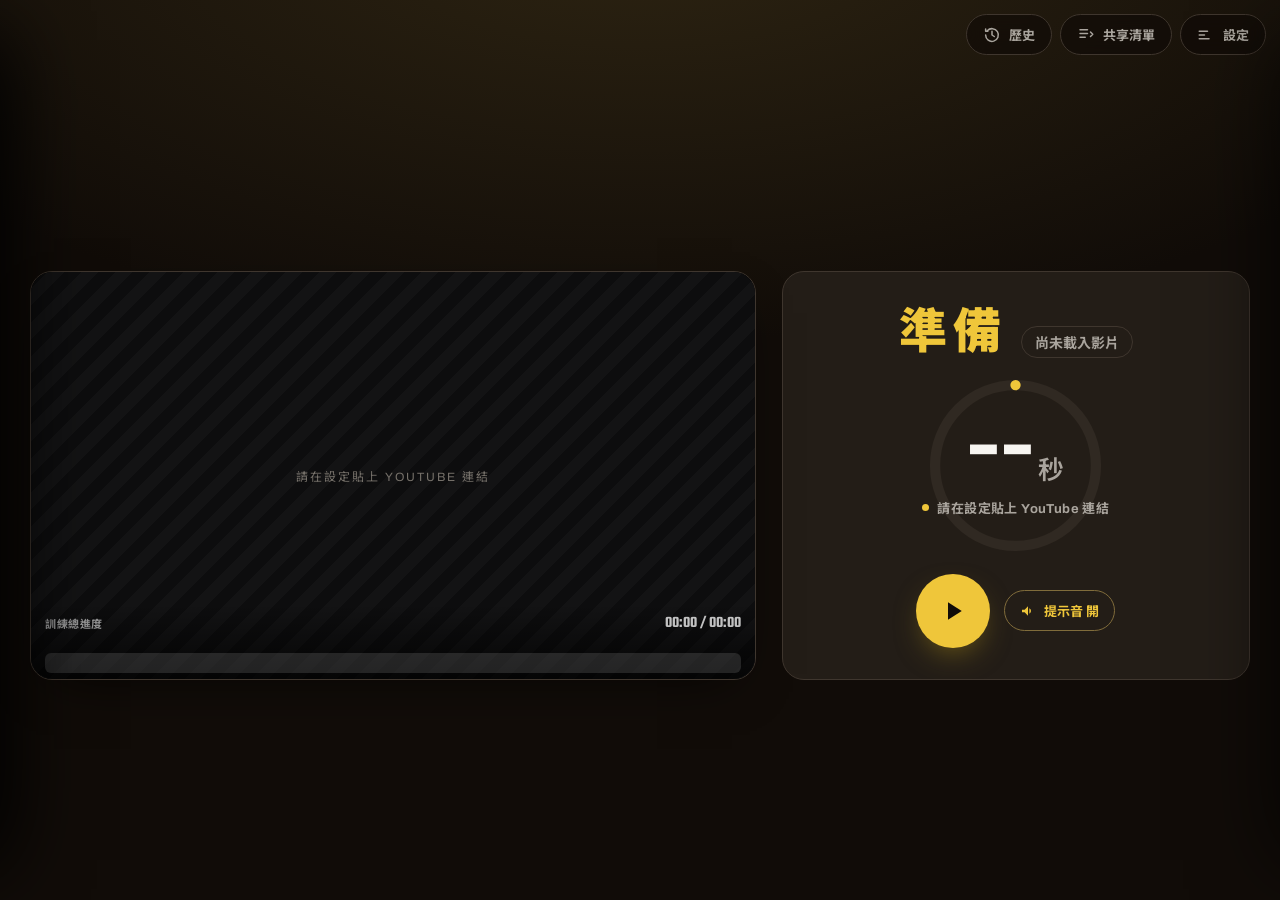
==== commit b5d55a47: "feat: 移除所有預設影片與時間點，影片來源改用完整連結 - 刪除 DEFAULT_VIDEO / DEFAULT_TS 與「還原為預設」按鈕 - 無網址參數且無本機紀錄時不載入任何影片，播放器延後" ====
--- a/frontend/index.html
+++ b/frontend/index.html
@@ -121,10 +121,10 @@
       <section class="dsec">
         <h3>影片來源</h3>
         <div class="field">
-          <input id="urlInput" type="text" placeholder="貼上 YouTube 連結或影片 ID">
+          <input id="urlInput" type="text" placeholder="貼上完整 YouTube 連結">
           <button id="loadBtn">載入</button>
         </div>
-        <p class="hint">目前影片 ID：<span id="curVid"></span></p>
+        <p class="hint">目前影片：<span id="curVid"></span></p>
       </section>
 
       <section class="dsec">
@@ -148,7 +148,6 @@
 
       <section class="dsec">
         <button id="copyLink" class="copybtn">複製分享連結</button>
-        <button id="resetBtn" class="copybtn ghost">還原為預設影片與時間點</button>
       </section>
     </div>
   </aside>
@@ -157,6 +156,6 @@
 <script src="https://www.youtube.com/iframe_api"></script>
 <script src="storage.js?v=2"></script>
 <script src="config.js?v=1"></script>
-<script src="app.js?v=5"></script>
+<script src="app.js?v=7"></script>
 </body>
 </html>
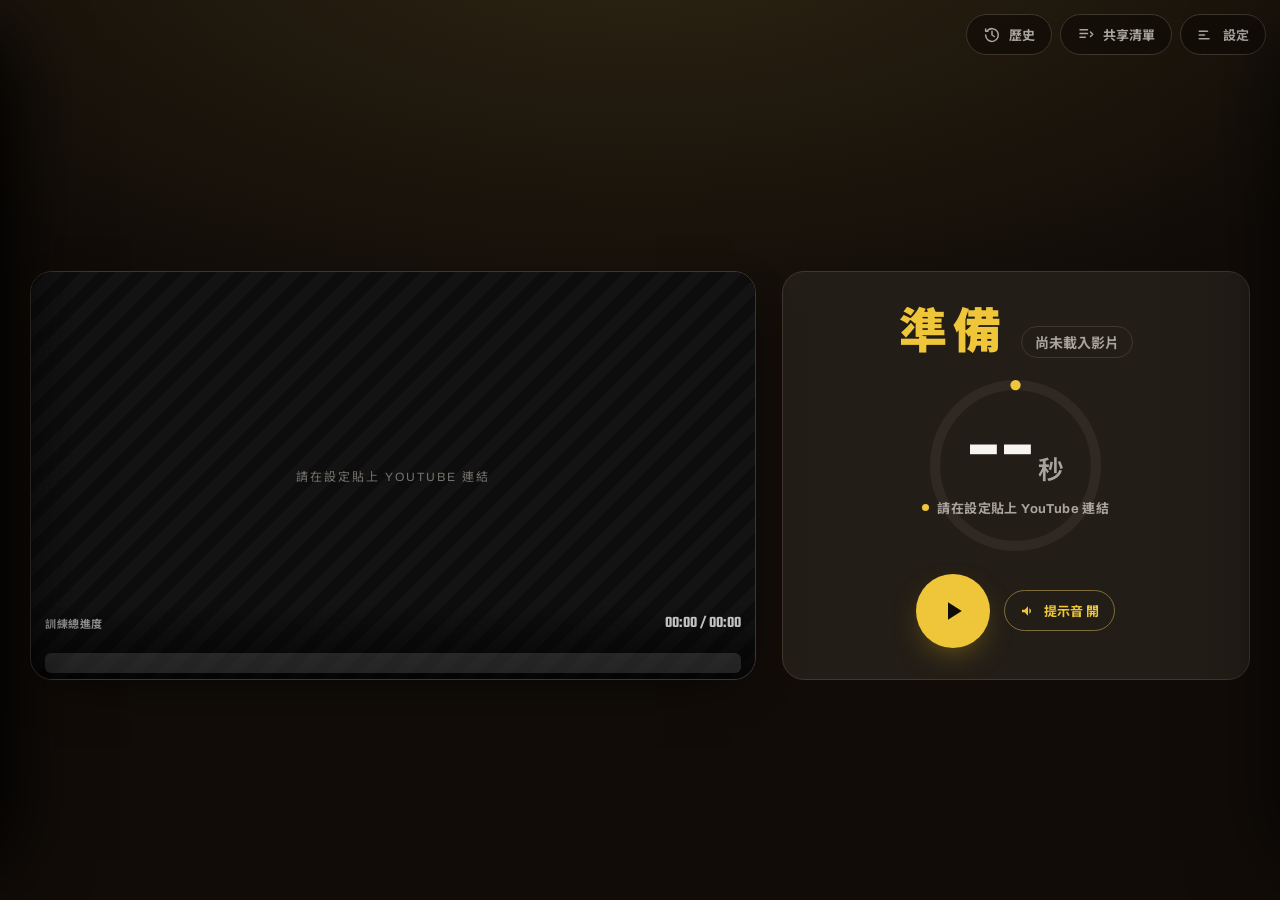
==== commit 802a79c3: "fix: 更新共享清單 Apps Script 部署網址 原本的 Apps Script 專案已不存在，/exec 回傳 404，導致共享清單無法載入。 重新部署後換成新網址，並 bump confi" ====
--- a/frontend/index.html
+++ b/frontend/index.html
@@ -155,7 +155,7 @@
 
 <script src="https://www.youtube.com/iframe_api"></script>
 <script src="storage.js?v=2"></script>
-<script src="config.js?v=1"></script>
+<script src="config.js?v=2"></script>
 <script src="app.js?v=7"></script>
 </body>
 </html>
